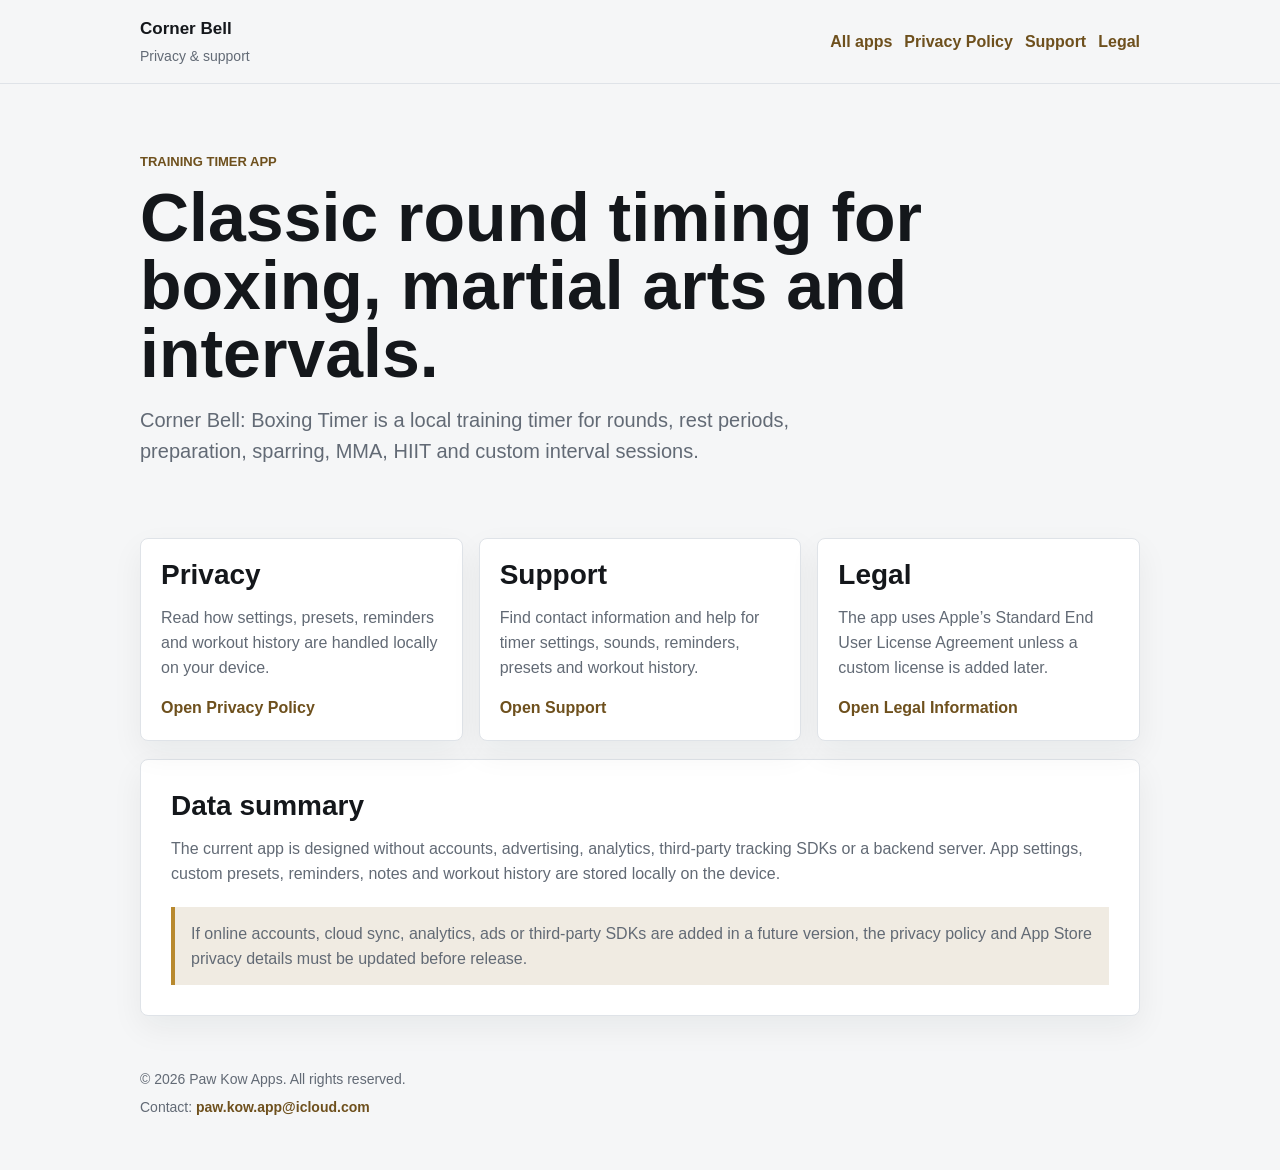
==== apps/corner-bell/index.html @ bb4933f2 "Add files via upload" ====
<!doctype html>
<html lang="en">
<head>
  <meta charset="utf-8">
  <meta name="viewport" content="width=device-width, initial-scale=1">
  <title>Corner Bell: Boxing Timer | Privacy & Support</title>
  <meta name="description" content="Privacy, support and legal information for Corner Bell: Boxing Timer.">
  <link rel="stylesheet" href="../../assets/styles.css">
</head>
<body>
  <header class="topbar">
    <nav class="page nav" aria-label="Main navigation">
      <div class="brand">
        <strong>Corner Bell</strong>
        <span>Privacy & support</span>
      </div>
      <div class="links">
        <a href="../../">All apps</a>
        <a href="privacy.html">Privacy Policy</a>
        <a href="support.html">Support</a>
        <a href="legal.html">Legal</a>
      </div>
    </nav>
  </header>

  <main class="page">
    <section class="hero">
      <p class="eyebrow">TRAINING TIMER APP</p>
      <h1>Classic round timing for boxing, martial arts and intervals.</h1>
      <p class="lead">Corner Bell: Boxing Timer is a local training timer for rounds, rest periods, preparation, sparring, MMA, HIIT and custom interval sessions.</p>
    </section>

    <section class="grid" aria-label="Quick links">
      <article class="card">
        <h2>Privacy</h2>
        <p>Read how settings, presets, reminders and workout history are handled locally on your device.</p>
        <a href="privacy.html">Open Privacy Policy</a>
      </article>

      <article class="card">
        <h2>Support</h2>
        <p>Find contact information and help for timer settings, sounds, reminders, presets and workout history.</p>
        <a href="support.html">Open Support</a>
      </article>

      <article class="card">
        <h2>Legal</h2>
        <p>The app uses Apple’s Standard End User License Agreement unless a custom license is added later.</p>
        <a href="legal.html">Open Legal Information</a>
      </article>
    </section>

    <section class="section">
      <h2>Data summary</h2>
      <p>The current app is designed without accounts, advertising, analytics, third-party tracking SDKs or a backend server. App settings, custom presets, reminders, notes and workout history are stored locally on the device.</p>
      <p class="note">If online accounts, cloud sync, analytics, ads or third-party SDKs are added in a future version, the privacy policy and App Store privacy details must be updated before release.</p>
    </section>
  </main>

  <footer class="page footer">
    <p>© 2026 Paw Kow Apps. All rights reserved.</p>
    <p>Contact: <a href="mailto:paw.kow.app@icloud.com">paw.kow.app@icloud.com</a></p>
  </footer>
</body>
</html>
---- assets/styles.css ----
:root {
  color-scheme: light;
  --bg: #f5f6f7;
  --panel: #ffffff;
  --text: #14171b;
  --muted: #626a75;
  --line: #dfe3e8;
  --accent: #b8892e;
  --accent-dark: #6e501d;
  --ink: #252a31;
  --soft: #f0ebe2;
}

* {
  box-sizing: border-box;
}

html {
  scroll-behavior: smooth;
}

body {
  margin: 0;
  background: var(--bg);
  color: var(--text);
  font-family: -apple-system, BlinkMacSystemFont, "Segoe UI", sans-serif;
  line-height: 1.58;
}

a {
  color: var(--accent-dark);
  font-weight: 700;
  text-decoration: none;
}

a:hover {
  text-decoration: underline;
}

.page {
  width: min(1000px, calc(100% - 32px));
  margin: 0 auto;
}

.topbar {
  border-bottom: 1px solid var(--line);
  background: rgba(245, 246, 247, 0.92);
  backdrop-filter: blur(14px);
  position: sticky;
  top: 0;
  z-index: 10;
}

.nav {
  display: flex;
  align-items: center;
  justify-content: space-between;
  gap: 18px;
  padding: 16px 0;
}

.brand {
  display: flex;
  flex-direction: column;
  gap: 2px;
}

.brand strong {
  font-size: 17px;
  letter-spacing: 0;
}

.brand span,
.meta,
.footer,
.status {
  color: var(--muted);
  font-size: 14px;
}

.links,
.button-row {
  display: flex;
  flex-wrap: wrap;
  gap: 12px;
}

.links {
  justify-content: flex-end;
}

.hero {
  padding: 68px 0 38px;
}

.eyebrow {
  color: var(--accent-dark);
  font-size: 13px;
  font-weight: 800;
  letter-spacing: 0;
  margin: 0 0 10px;
}

h1 {
  font-size: clamp(38px, 7vw, 68px);
  letter-spacing: 0;
  line-height: 1;
  margin: 0 0 18px;
  max-width: 820px;
}

h2 {
  font-size: 28px;
  letter-spacing: 0;
  line-height: 1.15;
  margin: 0 0 14px;
}

h3 {
  font-size: 20px;
  letter-spacing: 0;
  line-height: 1.2;
  margin: 0 0 8px;
}

p {
  margin: 0 0 14px;
}

.lead {
  color: var(--muted);
  font-size: 20px;
  max-width: 760px;
}

.grid {
  display: grid;
  grid-template-columns: repeat(3, 1fr);
  gap: 16px;
  margin: 18px 0;
}

.section,
.card,
.app-card {
  background: var(--panel);
  border: 1px solid var(--line);
  border-radius: 8px;
  box-shadow: 0 12px 32px rgba(25, 28, 33, 0.06);
}

.section {
  padding: 30px;
  margin: 18px 0;
}

.section-heading {
  margin-bottom: 18px;
}

.card {
  padding: 20px;
}

.card p,
.section p,
.section li,
.app-card p {
  color: var(--muted);
}

.section ul {
  margin: 0 0 14px;
  padding-left: 20px;
}

.app-list {
  display: grid;
  gap: 14px;
}

.app-card {
  display: grid;
  grid-template-columns: minmax(0, 1fr) auto;
  gap: 18px;
  padding: 22px;
}

.status {
  font-weight: 800;
  margin-bottom: 6px;
}

.button {
  align-items: center;
  border: 1px solid var(--line);
  border-radius: 8px;
  color: var(--ink);
  display: inline-flex;
  min-height: 42px;
  padding: 9px 14px;
}

.button.primary {
  background: var(--ink);
  border-color: var(--ink);
  color: #ffffff;
}

.note {
  background: var(--soft);
  border-left: 4px solid var(--accent);
  color: var(--ink);
  margin: 20px 0 0;
  padding: 14px 16px;
}

.split {
  display: grid;
  gap: 18px;
  grid-template-columns: 1fr 1fr;
}

.language-block {
  border-top: 1px solid var(--line);
  margin-top: 24px;
  padding-top: 22px;
}

.footer {
  padding: 34px 0 46px;
}

.footer p {
  margin-bottom: 6px;
}

@media (max-width: 760px) {
  .nav,
  .app-card {
    align-items: flex-start;
    grid-template-columns: 1fr;
  }

  .nav {
    flex-direction: column;
  }

  .links {
    justify-content: flex-start;
  }

  .hero {
    padding-top: 48px;
  }

  .grid,
  .split {
    grid-template-columns: 1fr;
  }

  .section {
    padding: 22px;
  }
}
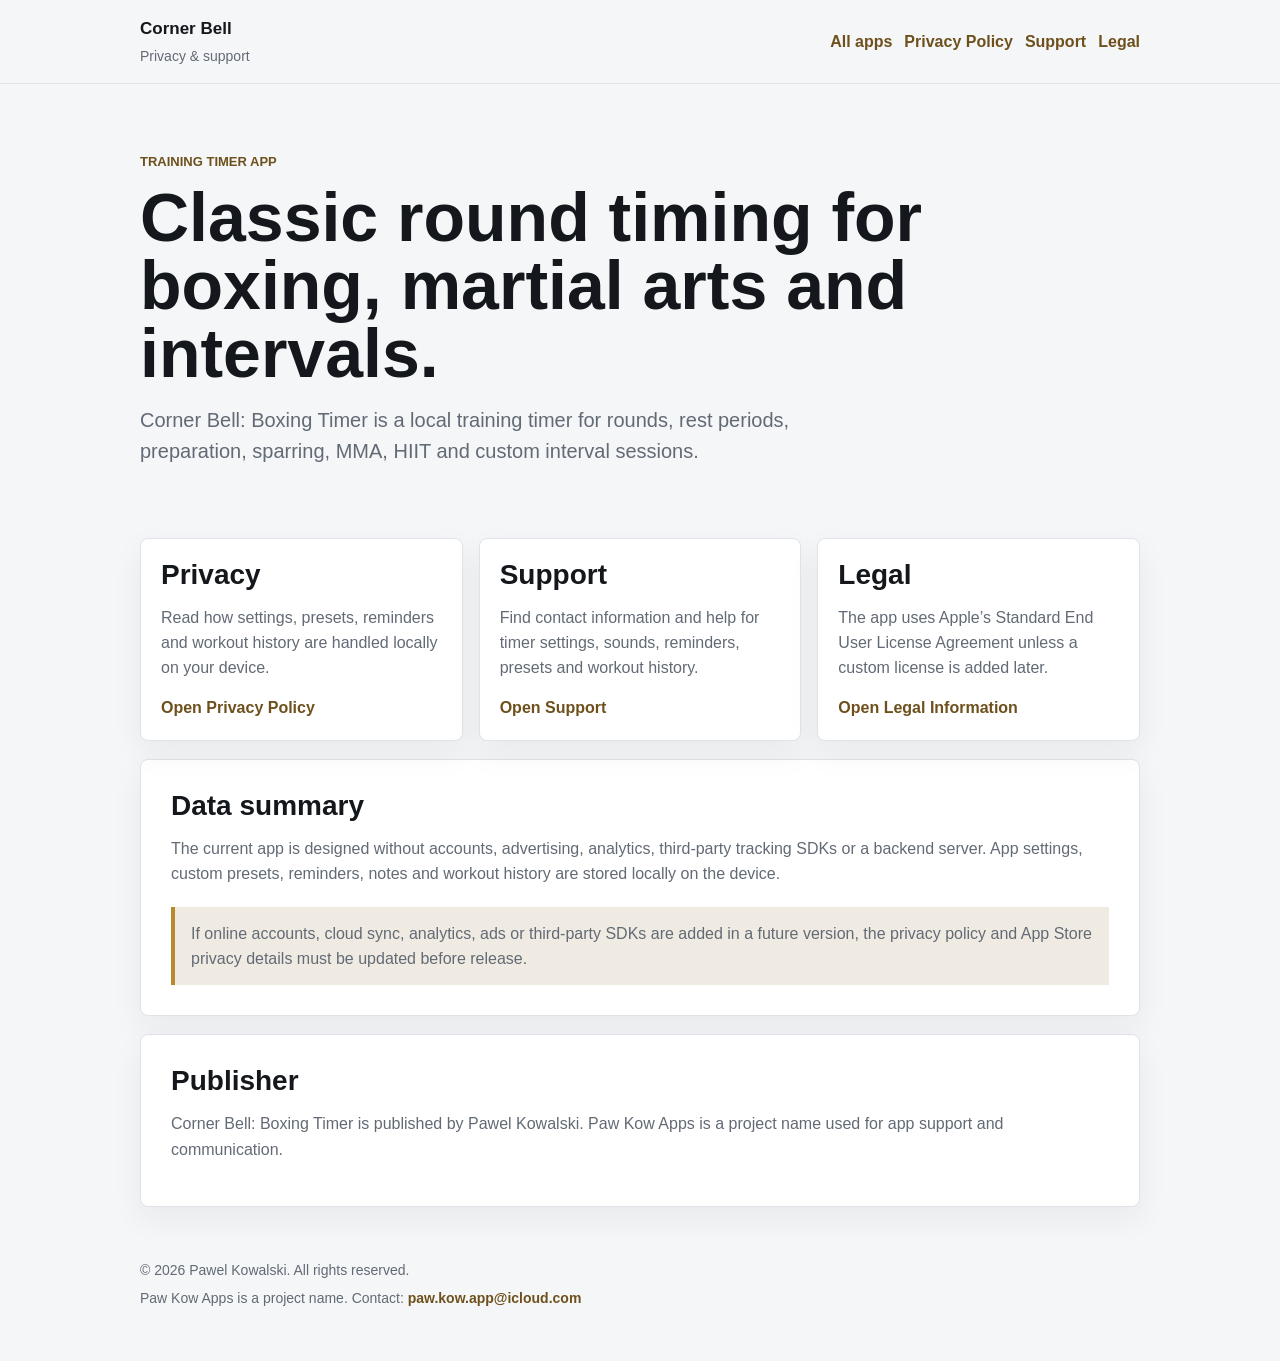
==== commit abfd1ec8: "Add files via upload" ====
--- a/apps/corner-bell/index.html
+++ b/apps/corner-bell/index.html
@@ -55,11 +55,16 @@
       <p>The current app is designed without accounts, advertising, analytics, third-party tracking SDKs or a backend server. App settings, custom presets, reminders, notes and workout history are stored locally on the device.</p>
       <p class="note">If online accounts, cloud sync, analytics, ads or third-party SDKs are added in a future version, the privacy policy and App Store privacy details must be updated before release.</p>
     </section>
+
+    <section class="section">
+      <h2>Publisher</h2>
+      <p>Corner Bell: Boxing Timer is published by Pawel Kowalski. Paw Kow Apps is a project name used for app support and communication.</p>
+    </section>
   </main>
 
   <footer class="page footer">
-    <p>© 2026 Paw Kow Apps. All rights reserved.</p>
-    <p>Contact: <a href="mailto:paw.kow.app@icloud.com">paw.kow.app@icloud.com</a></p>
+    <p>© 2026 Pawel Kowalski. All rights reserved.</p>
+    <p>Paw Kow Apps is a project name. Contact: <a href="mailto:paw.kow.app@icloud.com">paw.kow.app@icloud.com</a></p>
   </footer>
 </body>
 </html>
